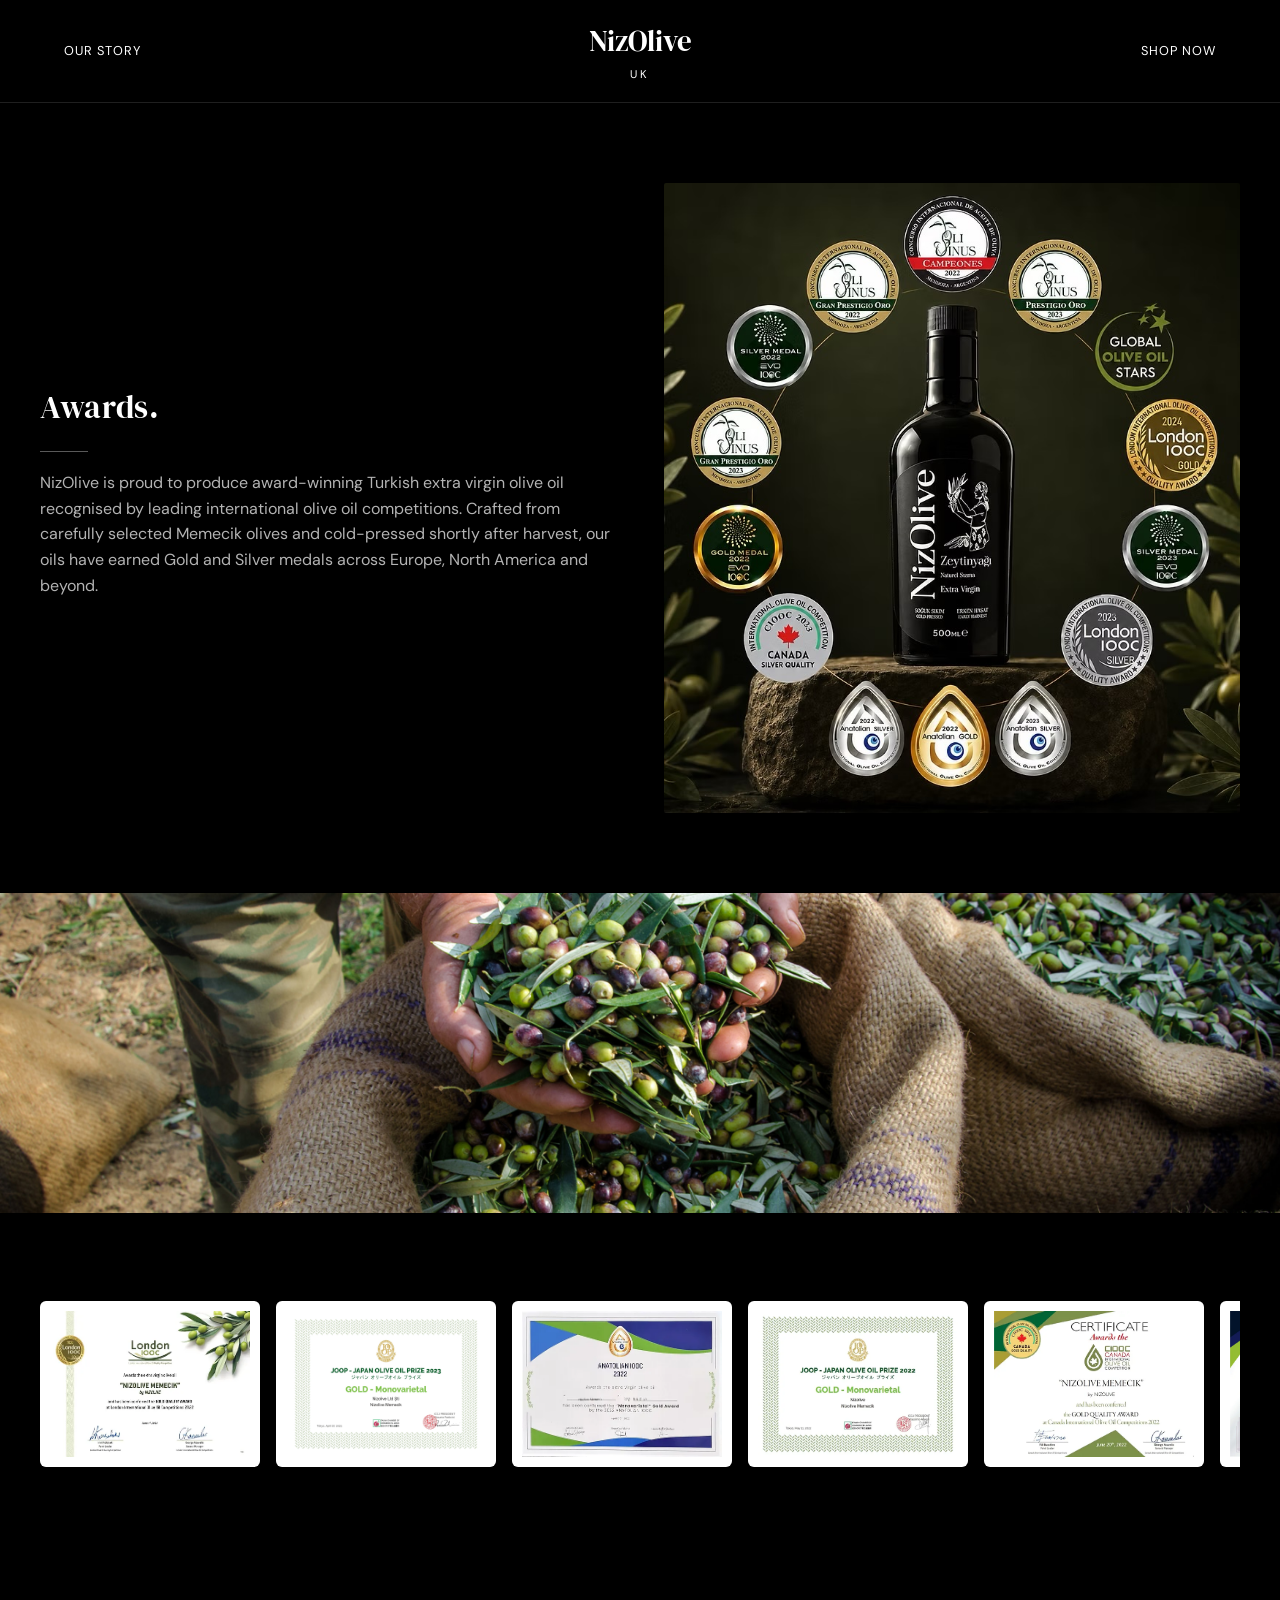
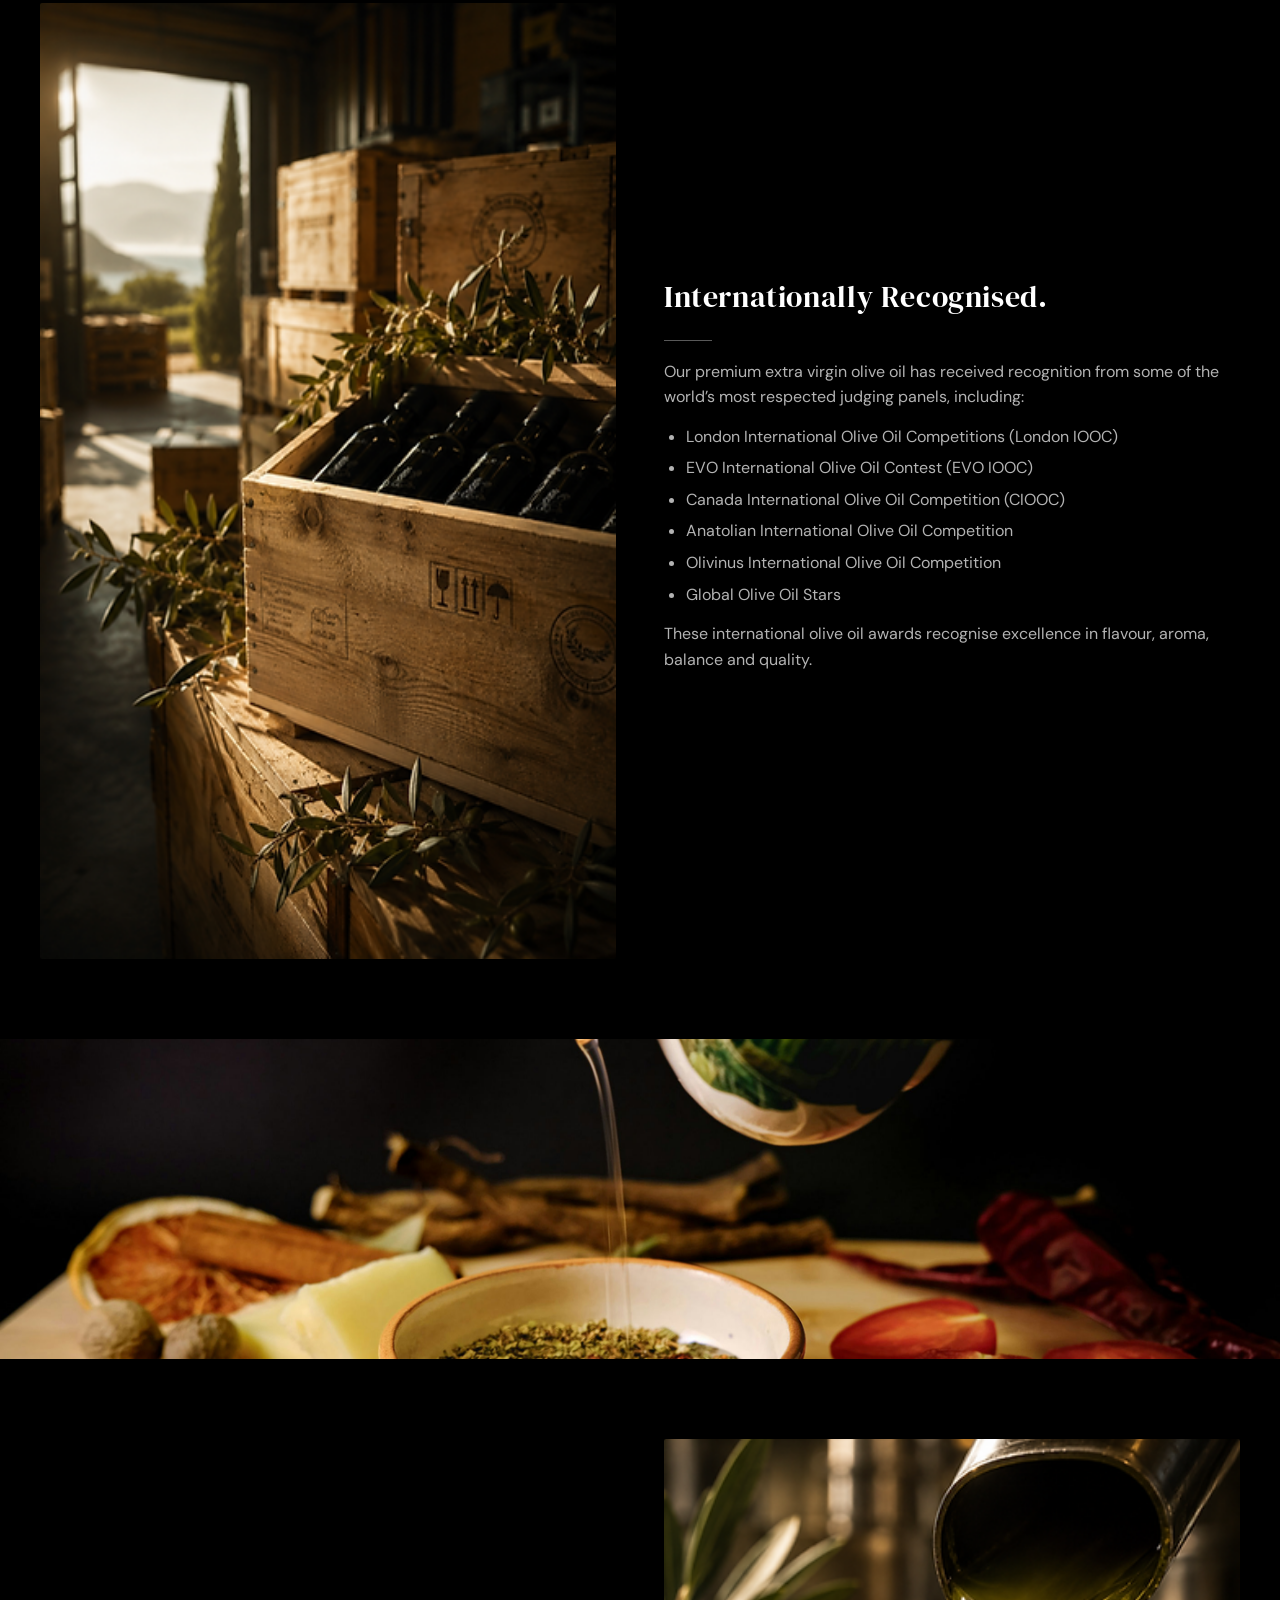
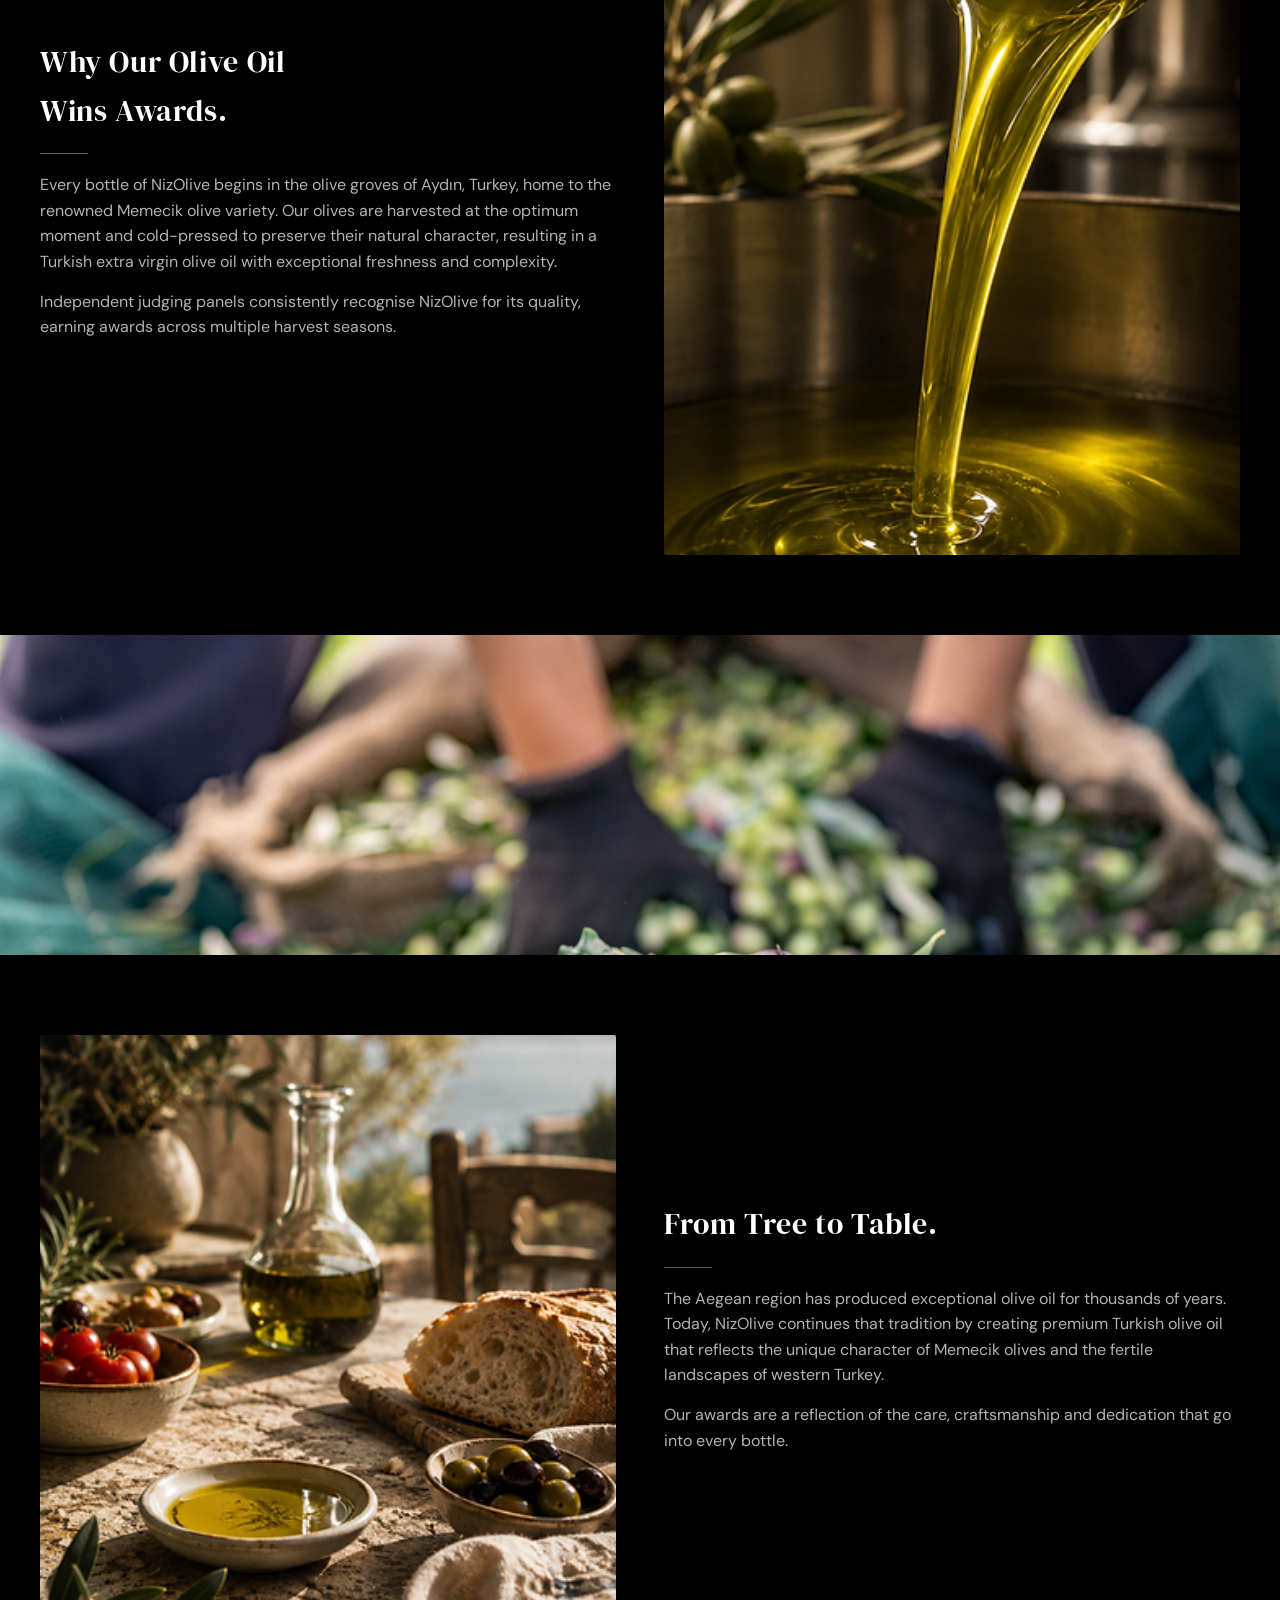
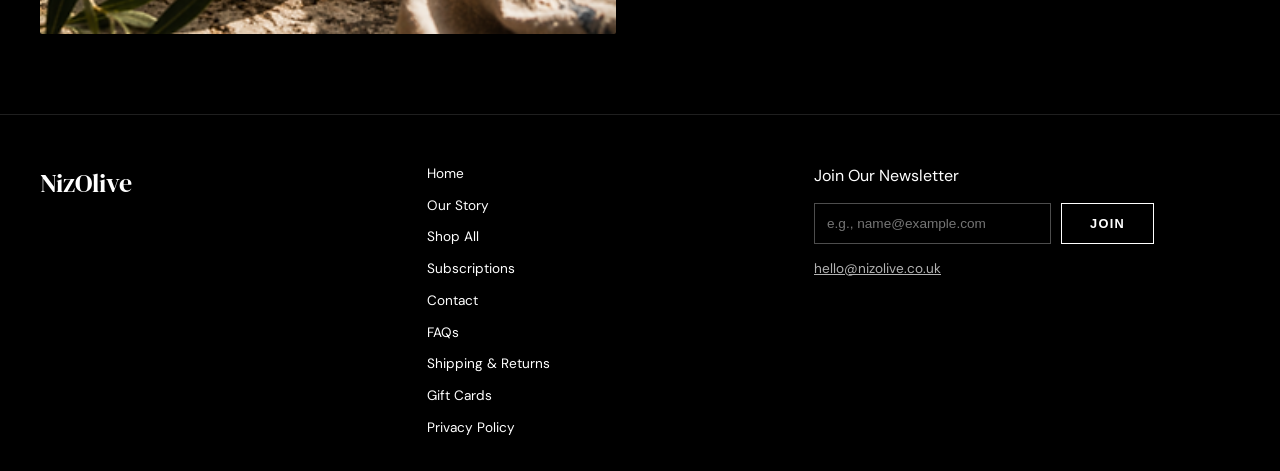
==== awards.html @ 1e2ae421 "Add NizOlive UK static site Rebuilt static replacement for the NizOlive UK Wix site: 10 pages (home," ====
<!DOCTYPE html>
<html lang="en">
<head>
<meta charset="UTF-8">
<meta name="viewport" content="width=device-width, initial-scale=1.0">
<title>Awards | NizOlive UK</title>
<meta name="description" content="Discover NizOlive's award-winning Turkish extra virgin olive oil. Recognised by leading international competitions for exceptional quality, flavour and craftsmanship.">
<link rel="stylesheet" href="styles.css">
<style>
  .awards-band {
    height: 320px;
    background-size: cover;
    background-position: center;
  }
  .carousel {
    display: flex;
    gap: 16px;
    overflow-x: auto;
    padding: 8px 0 16px;
    scroll-snap-type: x mandatory;
  }
  .carousel img {
    flex: 0 0 auto;
    width: 220px;
    background: #fff;
    border-radius: 6px;
    padding: 10px;
    scroll-snap-align: start;
  }
  .awards ul { list-style: disc; padding-left: 22px; color: var(--muted); margin: 14px 0; }
  .awards ul li { margin-bottom: 6px; }
</style>
</head>
<body>

<header>
  <div class="nav">
    <div class="nav-side"><div class="nav-links"><a href="our-story.html">Our Story</a></div></div>
    <a href="index.html" class="brand">NizOlive<span class="uk-tag">UK</span></a>
    <div class="nav-side right"><div class="nav-links"><a href="shop.html">Shop Now</a></div></div>
  </div>
</header>

<section class="awards">
  <div class="section-inner split">
    <div class="split-text">
      <h1 class="display" style="font-size:2rem;">Awards.</h1>
      <div class="rule"></div>
      <p style="color:var(--muted);">NizOlive is proud to produce award-winning Turkish extra virgin olive oil recognised by leading international olive oil competitions. Crafted from carefully selected Memecik olives and cold-pressed shortly after harvest, our oils have earned Gold and Silver medals across Europe, North America and beyond.</p>
    </div>
    <div class="split-img">
      <img src="images/awards-wheel-bottle.jpg" alt="NizOlive bottle surrounded by a wheel of international award medals">
    </div>
  </div>
</section>

<div class="awards-band" style="background-image:url('images/awards-harvest-1.jpg');"></div>

<section class="awards" style="padding-bottom:40px;">
  <div class="section-inner">
    <div class="carousel">
      <img src="images/award-london-ioooc.webp" alt="London IOOC Gold Quality Award, Nizolive Memecik">
      <img src="images/award-japan-2023.webp" alt="Japan Olive Oil Prize 2023 Gold Monovarietal, Nizolive Memecik">
      <img src="images/award-anatolian-2022.webp" alt="Anatolian IOOC 2022 Gold Award, Nizolive Memecik">
      <img src="images/award-japan-2022.webp" alt="Japan Olive Oil Prize 2022 Gold, Nizolive Memecik">
      <img src="images/award-cioo.webp" alt="CIOOC Canada International Olive Oil Competition Gold Quality Award, Nizolive Memecik">
      <img src="images/award-anatolian-silver.webp" alt="Anatolian IOOC 2023 Silver, Nizolive Memecik">
      <img src="images/award-anatolian-2024.webp" alt="Anatolian IOOC 2024 Gold, Nizolive Memecik">
      <img src="images/award-evo-2023.webp" alt="EVO International Olive Oil Contest Silver Medal, Nizolive Memecik">
      <img src="images/award-olivinus-2023.webp" alt="Olivinus 2023 Prestigio Oro, Nizolive Memecik">
    </div>
  </div>
</section>

<section class="awards">
  <div class="section-inner split reverse">
    <div class="split-text">
      <h2>Internationally Recognised.</h2>
      <div class="rule"></div>
      <p style="color:var(--muted);margin-bottom:14px;">Our premium extra virgin olive oil has received recognition from some of the world&rsquo;s most respected judging panels, including:</p>
      <ul>
        <li>London International Olive Oil Competitions (London IOOC)</li>
        <li>EVO International Olive Oil Contest (EVO IOOC)</li>
        <li>Canada International Olive Oil Competition (CIOOC)</li>
        <li>Anatolian International Olive Oil Competition</li>
        <li>Olivinus International Olive Oil Competition</li>
        <li>Global Olive Oil Stars</li>
      </ul>
      <p style="color:var(--muted);">These international olive oil awards recognise excellence in flavour, aroma, balance and quality.</p>
    </div>
    <div class="split-img">
      <img src="images/awards-crates.png" alt="Wooden crates of NizOlive bottles with olive branches">
    </div>
  </div>
</section>

<div class="awards-band" style="background-image:url('images/awards-ingredients.jpg');"></div>

<section class="awards">
  <div class="section-inner split">
    <div class="split-text">
      <h2>Why Our Olive Oil<br>Wins Awards.</h2>
      <div class="rule"></div>
      <p style="color:var(--muted);margin-bottom:14px;">Every bottle of NizOlive begins in the olive groves of Aydın, Turkey, home to the renowned Memecik olive variety. Our olives are harvested at the optimum moment and cold-pressed to preserve their natural character, resulting in a Turkish extra virgin olive oil with exceptional freshness and complexity.</p>
      <p style="color:var(--muted);">Independent judging panels consistently recognise NizOlive for its quality, earning awards across multiple harvest seasons.</p>
    </div>
    <div class="split-img">
      <img src="images/awards-pouring.png" alt="Golden olive oil being poured into a steel vat">
    </div>
  </div>
</section>

<div class="awards-band" style="background-image:url('images/awards-harvest-2.jpg');"></div>

<section class="awards">
  <div class="section-inner split reverse">
    <div class="split-text">
      <h2>From Tree to Table.</h2>
      <div class="rule"></div>
      <p style="color:var(--muted);margin-bottom:14px;">The Aegean region has produced exceptional olive oil for thousands of years. Today, NizOlive continues that tradition by creating premium Turkish olive oil that reflects the unique character of Memecik olives and the fertile landscapes of western Turkey.</p>
      <p style="color:var(--muted);">Our awards are a reflection of the care, craftsmanship and dedication that go into every bottle.</p>
    </div>
    <div class="split-img">
      <img src="images/awards-table.png" alt="Table spread with olive oil, bread, tomatoes and olives">
    </div>
  </div>
</section>

<footer>
  <div class="footer-inner">
    <div><div class="footer-logo">NizOlive</div></div>
    <div class="footer-links">
      <a href="index.html">Home</a>
      <a href="our-story.html">Our Story</a>
      <a href="shop.html">Shop All</a>
      <a href="subscriptions.html">Subscriptions</a>
      <a href="contact.html">Contact</a>
      <a href="faqs.html">FAQs</a>
      <a href="shipping-returns.html">Shipping &amp; Returns</a>
      <a href="gift-card.html">Gift Cards</a>
      <a href="refunds-returns.html">Privacy Policy</a>
    </div>
    <div>
      <div style="margin-bottom:8px;">Join Our Newsletter</div>
      <form class="newsletter-form" onsubmit="return false;">
        <input type="email" placeholder="e.g., name@example.com" required>
        <button class="btn" type="submit">Join</button>
      </form>
      <div class="footer-contact"><a href="mailto:hello@nizolive.co.uk">hello@nizolive.co.uk</a></div>
    </div>
  </div>
</footer>

</body>
</html>
---- styles.css ----
@import url('https://fonts.googleapis.com/css2?family=DM+Sans:ital,wght@0,400;0,500;0,600;0,700;1,400&family=DM+Serif+Display:ital@0;1&display=swap');

:root {
  --bg: #000000;
  --text: #ffffff;
  --muted: #b3b3b3;
  --card-bg: #ffffff;
  --card-text: #111111;
  --badge-bg: #000000;
  --badge-text: #ffffff;
  --border: rgba(255,255,255,0.35);
  --olive-accent: #4f7c51;
}

* { box-sizing: border-box; margin: 0; padding: 0; }

body {
  background: var(--bg);
  color: var(--text);
  font-family: 'DM Sans', -apple-system, BlinkMacSystemFont, "Segoe UI", Helvetica, Arial, sans-serif;
  line-height: 1.6;
}

a { color: inherit; text-decoration: none; }
img { max-width: 100%; display: block; }

h1, h2, .display {
  font-family: 'DM Serif Display', Georgia, serif;
  font-weight: 400;
  letter-spacing: 0.02em;
}

/* Header */
header {
  background: var(--bg);
  border-bottom: 1px solid rgba(255,255,255,0.12);
  position: sticky;
  top: 0;
  z-index: 20;
}
.nav {
  max-width: 1200px;
  margin: 0 auto;
  display: flex;
  align-items: center;
  justify-content: space-between;
  padding: 18px 24px;
}
.nav-side {
  display: flex;
  gap: 28px;
  font-size: 0.8rem;
  letter-spacing: 0.08em;
  text-transform: uppercase;
  flex: 1;
}
.nav-side.right { justify-content: flex-end; }
.nav-links a:hover { opacity: 0.7; }
.brand {
  text-align: center;
  font-family: 'DM Serif Display', Georgia, serif;
  font-size: 1.8rem;
}
.brand .uk-tag {
  display: block;
  font-family: 'DM Sans', sans-serif;
  font-size: 0.7rem;
  letter-spacing: 0.25em;
  margin-top: 2px;
}

/* Hero */
.hero {
  background-size: cover;
  background-position: center;
  padding: 140px 24px;
  text-align: center;
  position: relative;
}
.hero::before {
  content: "";
  position: absolute;
  inset: 0;
  background: rgba(0,0,0,0.55);
}
.hero-inner { position: relative; z-index: 1; max-width: 680px; margin: 0 auto; }
.hero h1 {
  font-size: clamp(2rem, 5vw, 3rem);
  letter-spacing: 0.05em;
  text-transform: uppercase;
  margin-bottom: 18px;
}
.hero p { font-size: 1.05rem; color: #f0f0f0; }

/* sections */
section { padding: 80px 24px; }
.section-inner { max-width: 1200px; margin: 0 auto; }
h2 {
  font-size: 1.9rem;
  margin-bottom: 8px;
}
.rule {
  width: 48px;
  height: 1px;
  background: var(--border);
  margin: 18px 0;
}
.section-sub {
  color: var(--muted);
  max-width: 620px;
  margin-bottom: 32px;
}

.btn {
  display: inline-block;
  border: 1px solid #ffffff;
  color: #ffffff;
  padding: 12px 28px;
  font-size: 0.8rem;
  font-weight: 700;
  letter-spacing: 0.1em;
  text-transform: uppercase;
  background: #000000;
  cursor: pointer;
  border-radius: 0;
}
.btn:hover { background: #ffffff; color: #191B16; border-color: #191B16; }
.btn-row { display: flex; gap: 16px; flex-wrap: wrap; }

/* split layout (image + text) */
.split {
  display: grid;
  grid-template-columns: 1fr 1fr;
  gap: 48px;
  align-items: center;
}
.split.reverse .split-text { order: 2; }
.split.reverse .split-img { order: 1; }
@media (max-width: 780px) {
  .split { grid-template-columns: 1fr; }
  .split.reverse .split-text, .split.reverse .split-img { order: initial; }
}
.split-img img { width: 100%; border-radius: 2px; }
.split-text p { color: var(--muted); margin-bottom: 16px; }

/* product grid */
.grid {
  display: grid;
  grid-template-columns: repeat(auto-fit, minmax(240px, 1fr));
  gap: 20px;
}
.card {
  background: var(--card-bg);
  color: var(--card-text);
  border-radius: 2px;
  overflow: hidden;
  display: flex;
  flex-direction: column;
  position: relative;
}
.badge {
  position: absolute;
  top: 10px;
  left: 10px;
  background: var(--badge-bg);
  color: var(--badge-text);
  font-size: 0.65rem;
  letter-spacing: 0.06em;
  text-transform: uppercase;
  padding: 4px 10px;
  border-radius: 2px;
  z-index: 2;
}
.card img {
  width: 100%;
  height: 240px;
  object-fit: contain;
  padding: 20px;
  background: #fff;
}
.card-body { padding: 16px 18px 20px; flex: 1; display: flex; flex-direction: column; }
.card-body h3 { font-size: 0.92rem; font-weight: 500; margin-bottom: 8px; }
.card-price { font-weight: 700; margin-top: auto; padding-top: 8px; }
.card-stock {
  display: inline-block;
  margin-top: 10px;
  background: #8c8c8c;
  color: #fff;
  text-align: center;
  padding: 8px;
  font-size: 0.75rem;
  letter-spacing: 0.06em;
  text-transform: uppercase;
}

/* awards */
.awards-wheel-img { max-width: 320px; margin: 0 auto 32px; }
.award-grid {
  display: grid;
  grid-template-columns: repeat(auto-fit, minmax(130px, 1fr));
  gap: 14px;
  max-width: 900px;
  margin: 0 auto;
}
.award-grid img { background: #fff; border-radius: 6px; padding: 8px; }

/* FAQ accordion (static, no JS needed) */
.faq-item {
  border-bottom: 1px solid rgba(255,255,255,0.12);
  padding: 20px 0;
}
.faq-item h3 { font-size: 1rem; margin-bottom: 8px; font-weight: 500; }
.faq-item p { color: var(--muted); }
.faq-item p.pending { color: #8c8c8c; font-style: italic; }

/* pricing tiers */
.tier-grid {
  display: grid;
  grid-template-columns: repeat(auto-fit, minmax(240px, 1fr));
  gap: 20px;
}
.tier-card {
  border: 1px solid rgba(255,255,255,0.18);
  padding: 32px 24px;
  text-align: center;
}
.tier-card .price { font-size: 2rem; font-family: 'DM Serif Display', serif; margin: 12px 0; }

/* footer */
footer {
  background: var(--bg);
  border-top: 1px solid rgba(255,255,255,0.12);
  padding: 48px 24px 32px;
}
.footer-inner {
  max-width: 1200px;
  margin: 0 auto;
  display: grid;
  grid-template-columns: 1fr 1fr 1.2fr;
  gap: 32px;
}
.footer-logo { font-family: 'DM Serif Display', serif; font-size: 1.6rem; margin-bottom: 16px; }
.footer-links { display: flex; flex-direction: column; gap: 10px; font-size: 0.85rem; }
.footer-links a:hover { opacity: 0.7; }
.footer-contact { font-size: 0.85rem; color: var(--muted); }
.footer-contact a { text-decoration: underline; }
.newsletter-form { display: flex; gap: 10px; margin: 14px 0; max-width: 340px; }
.newsletter-form input {
  flex: 1;
  background: transparent;
  border: 1px solid rgba(255,255,255,0.3);
  color: #fff;
  padding: 10px 12px;
  font-size: 0.85rem;
}
@media (max-width: 780px) {
  .footer-inner { grid-template-columns: 1fr; }
}

@media (max-width: 780px) {
  .nav-side { display: none; }
  .nav { justify-content: center; }
}
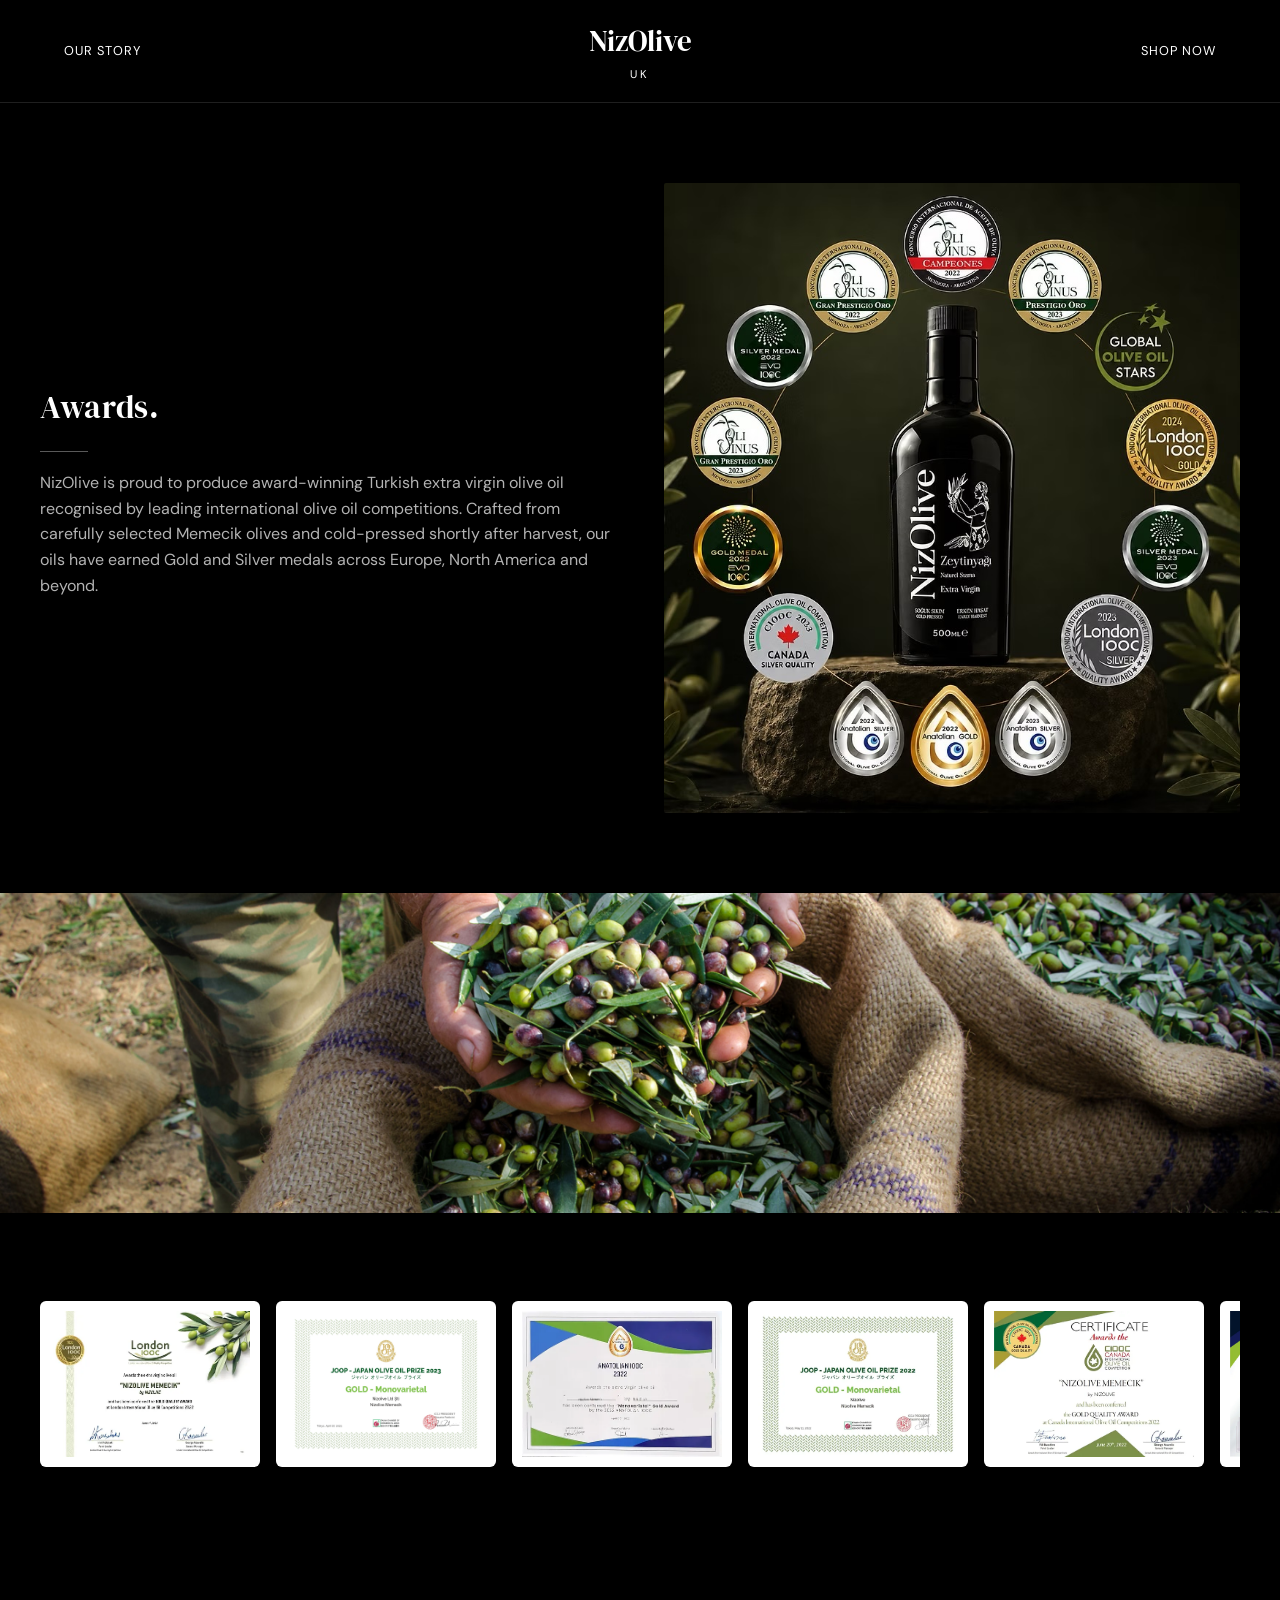
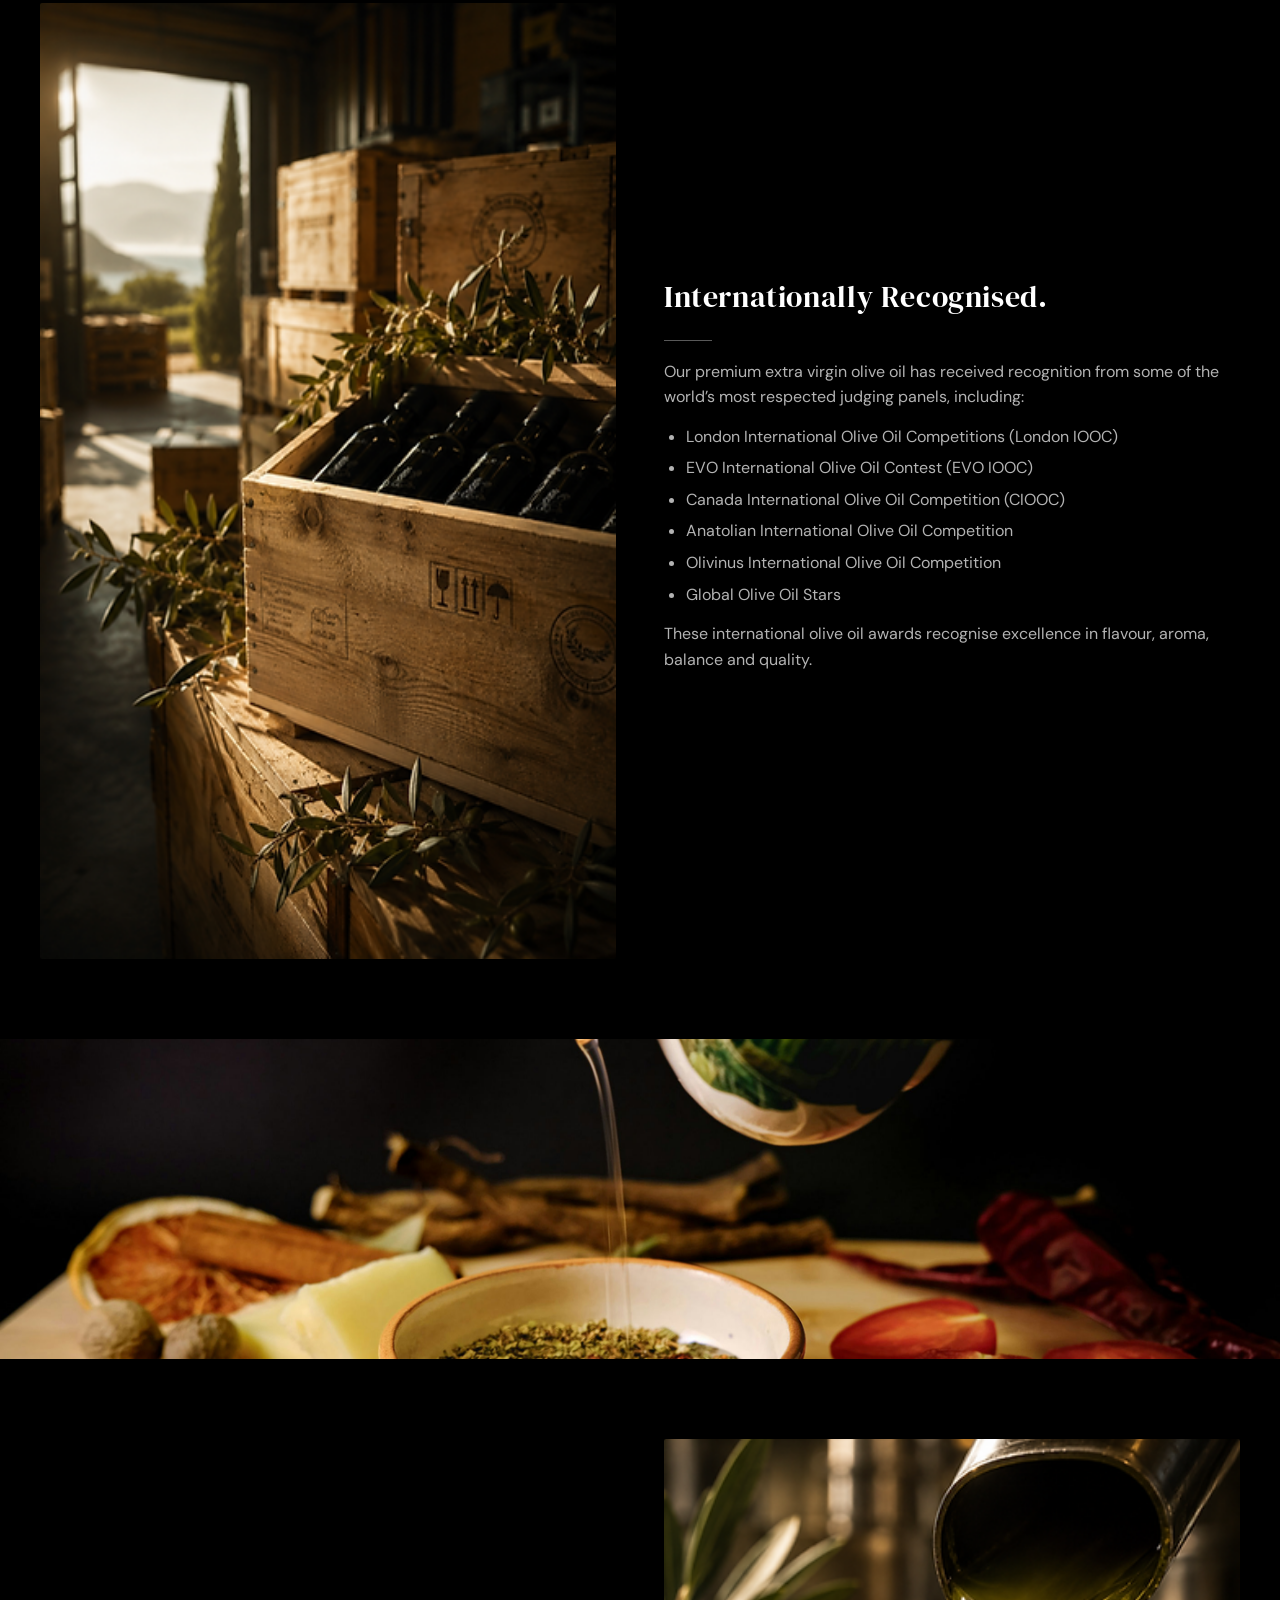
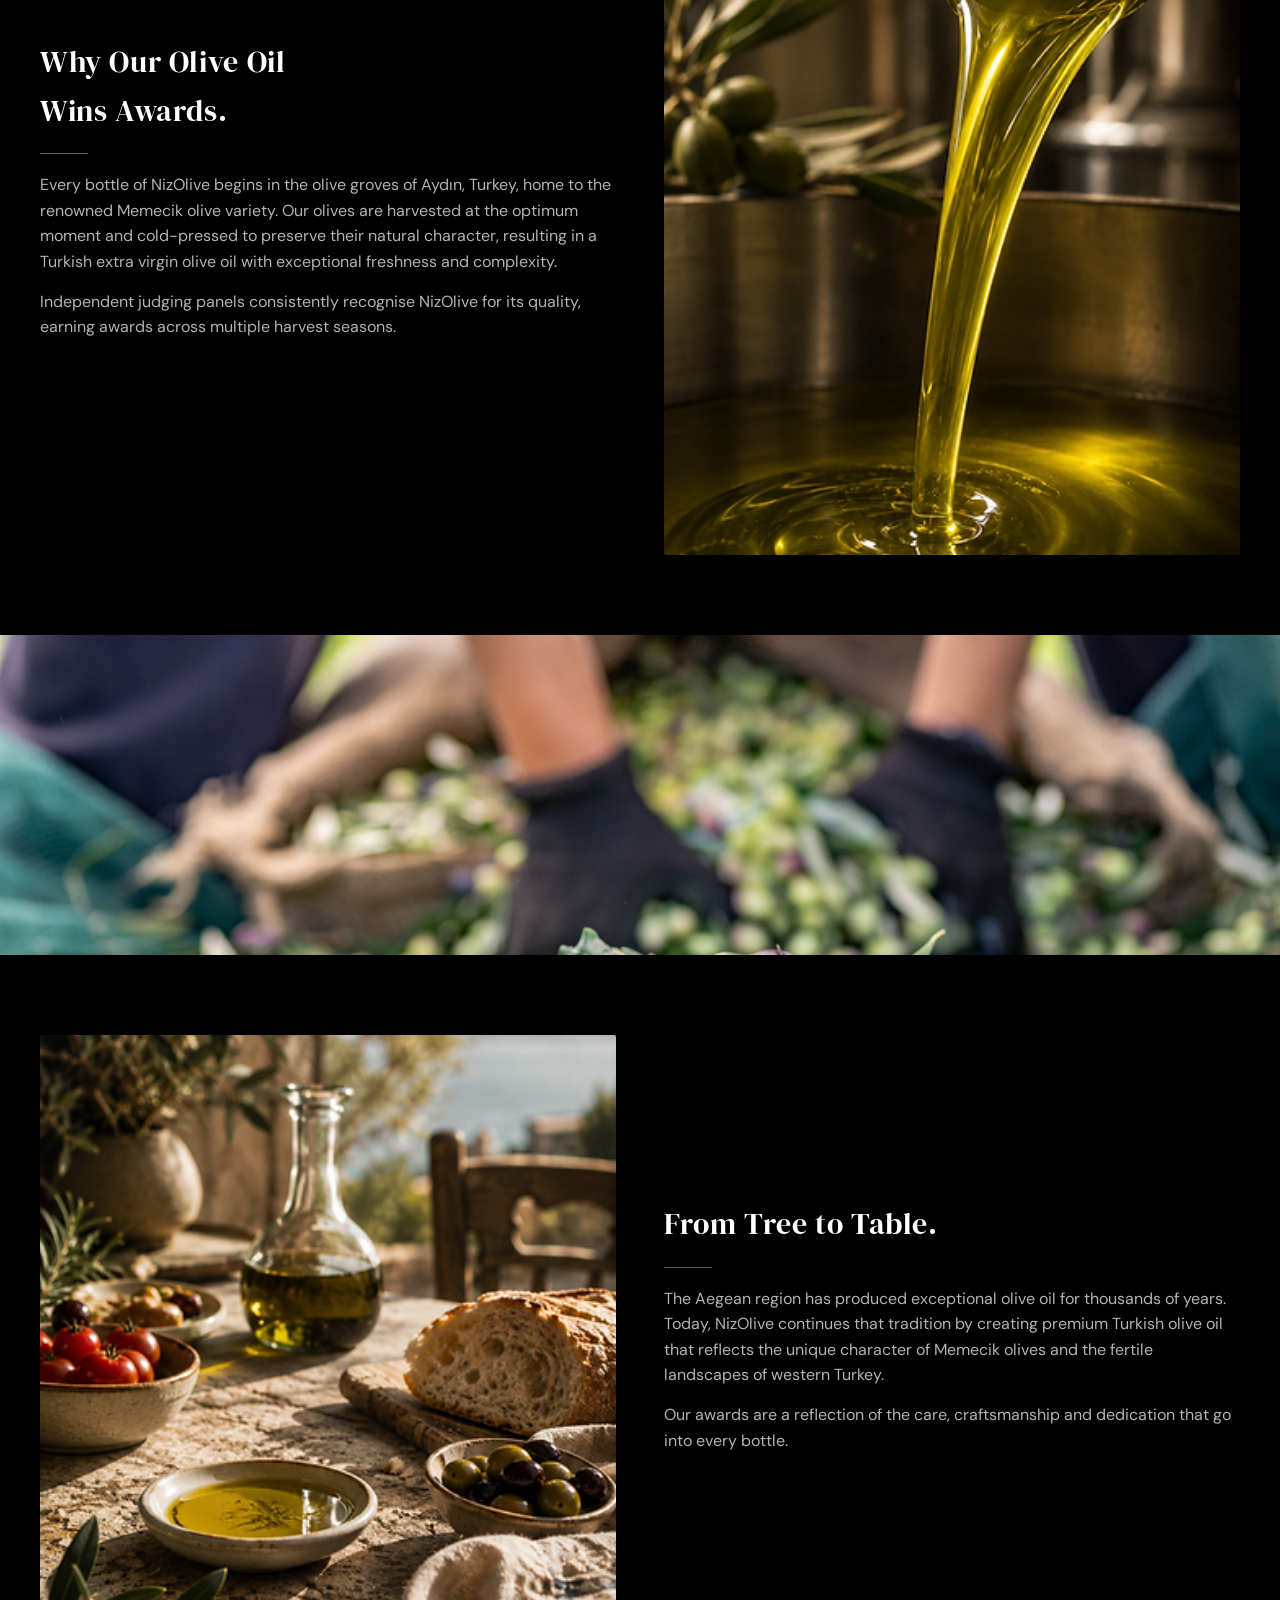
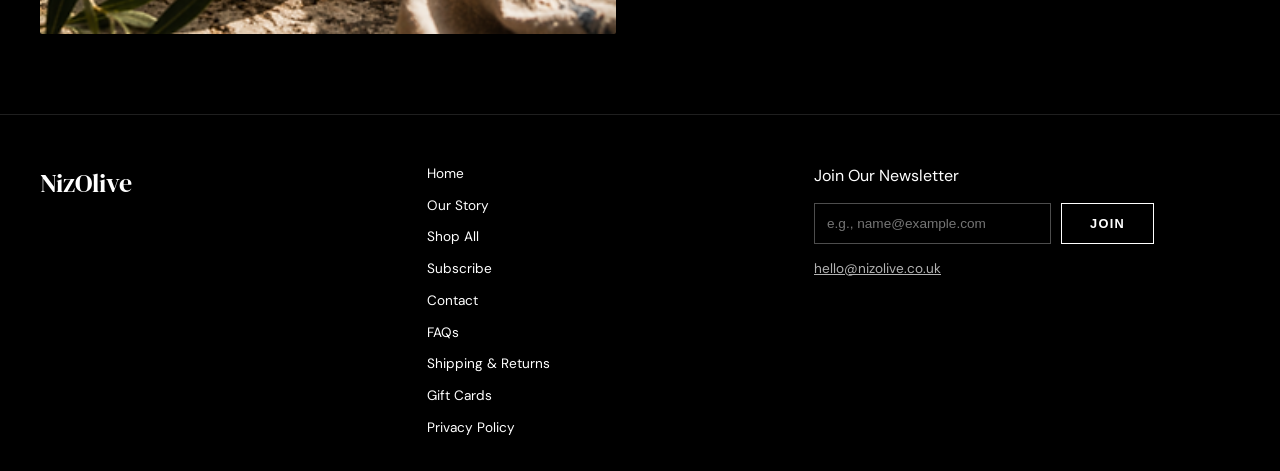
==== commit 6b26207f: "Replace build-your-own subscriptions page with waitlist New subscribe.html: single-product (Early Ha" ====
--- a/awards.html
+++ b/awards.html
@@ -133,7 +133,7 @@
       <a href="index.html">Home</a>
       <a href="our-story.html">Our Story</a>
       <a href="shop.html">Shop All</a>
-      <a href="subscriptions.html">Subscriptions</a>
+      <a href="subscribe.html">Subscribe</a>
       <a href="contact.html">Contact</a>
       <a href="faqs.html">FAQs</a>
       <a href="shipping-returns.html">Shipping &amp; Returns</a>
